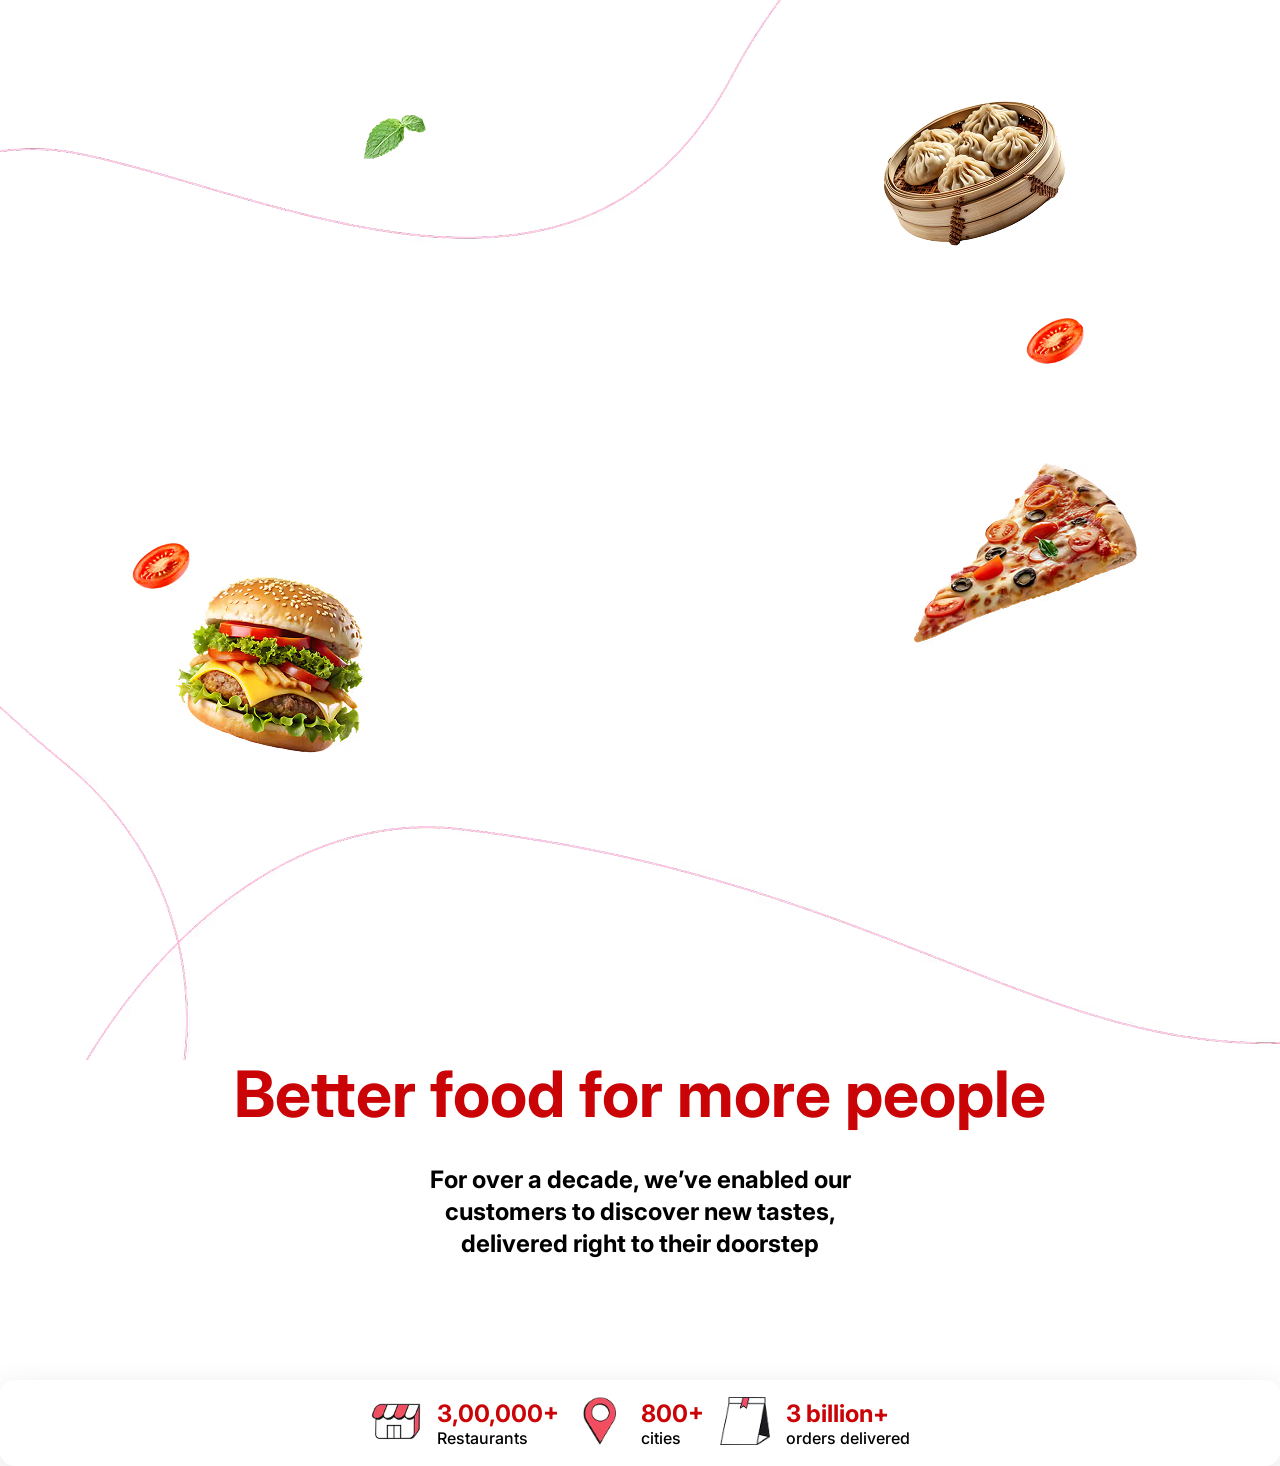
==== Food_Banner_Website/index.html @ f7c573d9 "Adding new Project Food-Banner" ====
<!doctype html>
<html lang="en">
  <head>
    <meta charset="UTF-8" />
    <meta name="viewport" content="width=device-width, initial-scale=1.0" />
    <title>Food Banner</title>
    <link rel="stylesheet" href="style.css" />
  </head>

  <body>
    <main>
      <div class="image-container">
        <img src="images/bg_image.png" alt="Bg-Image" />
        <div class="content">
          <img src="images/burger.png" alt="" class="burger" />
          <img src="images/tomato.png" alt="" class="tomato-1" />
          <img src="images/tomato.png" alt="" class="tomato-2" />

          <img src="images/pizza.png" alt="" class="pizza" />

          <img src="images/momo.png" alt="" class="momo" />

          <img src="images/leaf.png" alt="" class="leaf" />
        </div>

        <div class="center-content">
          <section class="text-content">
            <h1>Better food for more people</h1>
            <p>
              For over a decade, we’ve enabled our customers to discover new
              tastes, delivered right to their doorstep
            </p>
          </section>

          <section class="info-section">
            <div class="info-item">
              <img
                src="images/house.png"
                alt="Restaurant Icon"
                class="info-icon"
              />
            </div>
            <div class="info-text">
              <span class="info-number">3,00,000+</span>
              <span class="info-label">Restaurants</span>
            </div>

            <div class="info-item">
              <img
                src="images/location.png"
                alt="Restaurant Icon"
                class="info-icon"
              />
            </div>
            <div class="info-text">
              <span class="info-number">800+</span>
              <span class="info-label">cities</span>
            </div>

            <div class="info-item">
              <img
                src="images/banner.png"
                alt="Restaurant Icon"
                class="info-icon"
              />
            </div>

            <div class="info-text">
              <span class="info-number">3 billion+</span>
              <span class="info-label">orders delivered</span>
            </div>
          </section>
        </div>
      </div>
    </main>
  </body>
</html>
---- Food_Banner_Website/style.css ----
@import url("https://fonts.googleapis.com/css2?family=Inter:ital,opsz,wght@0,14..32,100..900;1,14..32,100..900&family=Open+Sans:ital,wght@0,300..800;1,300..800&display=swap");

* {
  margin: 0;
  padding: 0;
  box-sizing: border-box;
}

body {
  font-family: "Inter", sans-serif;
  font-optical-sizing: auto;
}

main {
  position: relative;
  height: 100vh;
  width: 100%;

  .image_container {
    height: 100%;
    width: 100%;
    position: absolute;

    img {
      height: 100%;
      width: 100%;
      object-fit: cover;
    }
  }

  .content {
    display: flex;
    height: 100%;
    width: 100%;
    justify-content: center;
    align-items: center;
  }

  .burger {
    position: absolute;
    top: 60%;
    left: 12%;
  }

  .tomato-1 {
    position: absolute;
    top: 60%;
    left: 10%;
  }

  .tomato-2 {
    position: absolute;
    top: 35%;
    right: 15%;
  }

  .pizza {
    position: absolute;
    top: 45%;
    right: 10%;
  }

  .momo {
    position: absolute;
    top: 6%;
    right: 15%;
  }

  .leaf {
    position: absolute;
    top: 12%;
    left: 28%;
  }

  .text-content {
    display: flex;
    flex-direction: column;
    align-items: center;
    margin-bottom: 60px;

    h1 {
      font-size: 64px;
      line-height: 60px;
      text-align: center;
      margin-bottom: 40px;
      color: #ca0306;
    }

    p {
      font-size: 24px;
      line-height: 32px;
      font-weight: bold;
      text-align: center;
      margin: 0 auto;
      max-width: 450px;
    }
  }

  .info-section {
    display: flex;
    margin-top: 120px;
    justify-content: center;
    align-items: center;
    background-color: rgba(255, 255, 255, 0.95);
    box-shadow: 0 8px 32px rgba(0, 0, 0, 0.1);
    gap: 16px;
    padding: 15px;
    border-radius: 15px;
    border: 1px solid rgba(255, 255, 255, 0.2);

    .info-icon {
      height: 50px;
      width: 50px;
      object-fit: contain;
    }

    .info-text {
      display: flex;
      flex-direction: column;
      .info-number {
        font-size: 24px;
        font-weight: bold;
        color: #ca0306;
      }
    }
    .info-label {
      font-size: 16px;
      color: black;
      font-weight: 500;
    }
  }
}
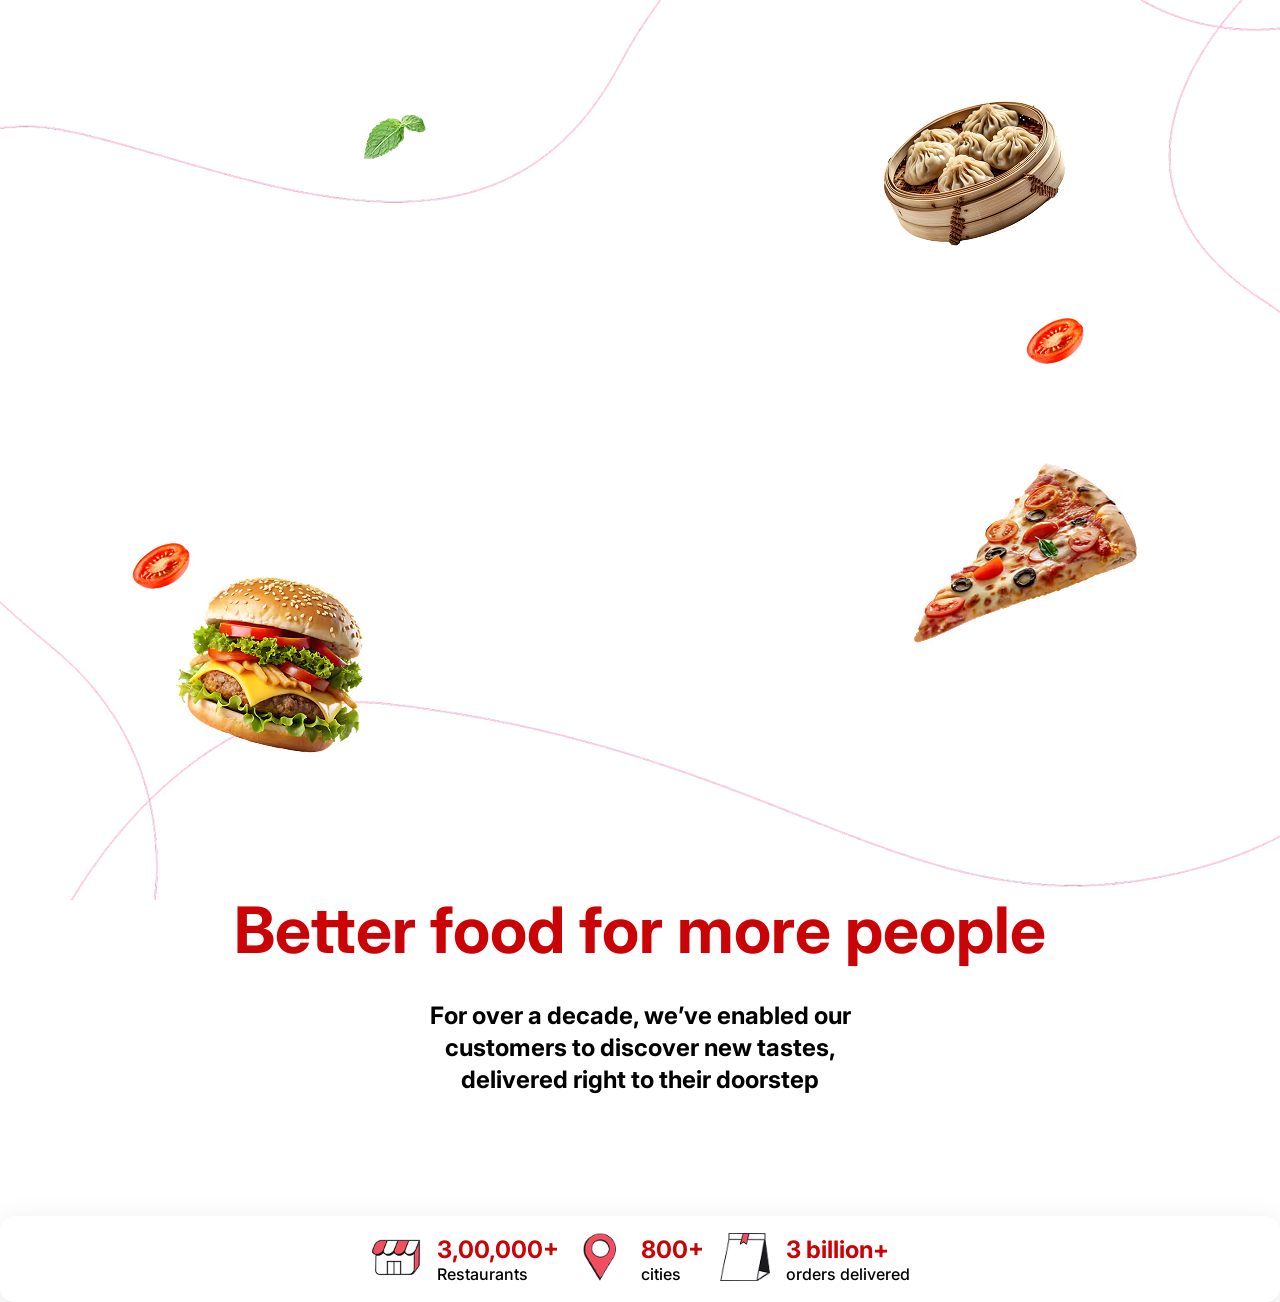
==== commit 8f0d2c50: "Some changes" ====
--- a/Food_Banner_Website/index.html
+++ b/Food_Banner_Website/index.html
@@ -9,8 +9,9 @@
 
   <body>
     <main>
-      <div class="image-container">
+      <div class="image_container">
         <img src="images/bg_image.png" alt="Bg-Image" />
+        </div>
         <div class="content">
           <img src="images/burger.png" alt="" class="burger" />
           <img src="images/tomato.png" alt="" class="tomato-1" />
@@ -71,7 +72,7 @@
             </div>
           </section>
         </div>
-      </div>
+      
     </main>
   </body>
 </html>
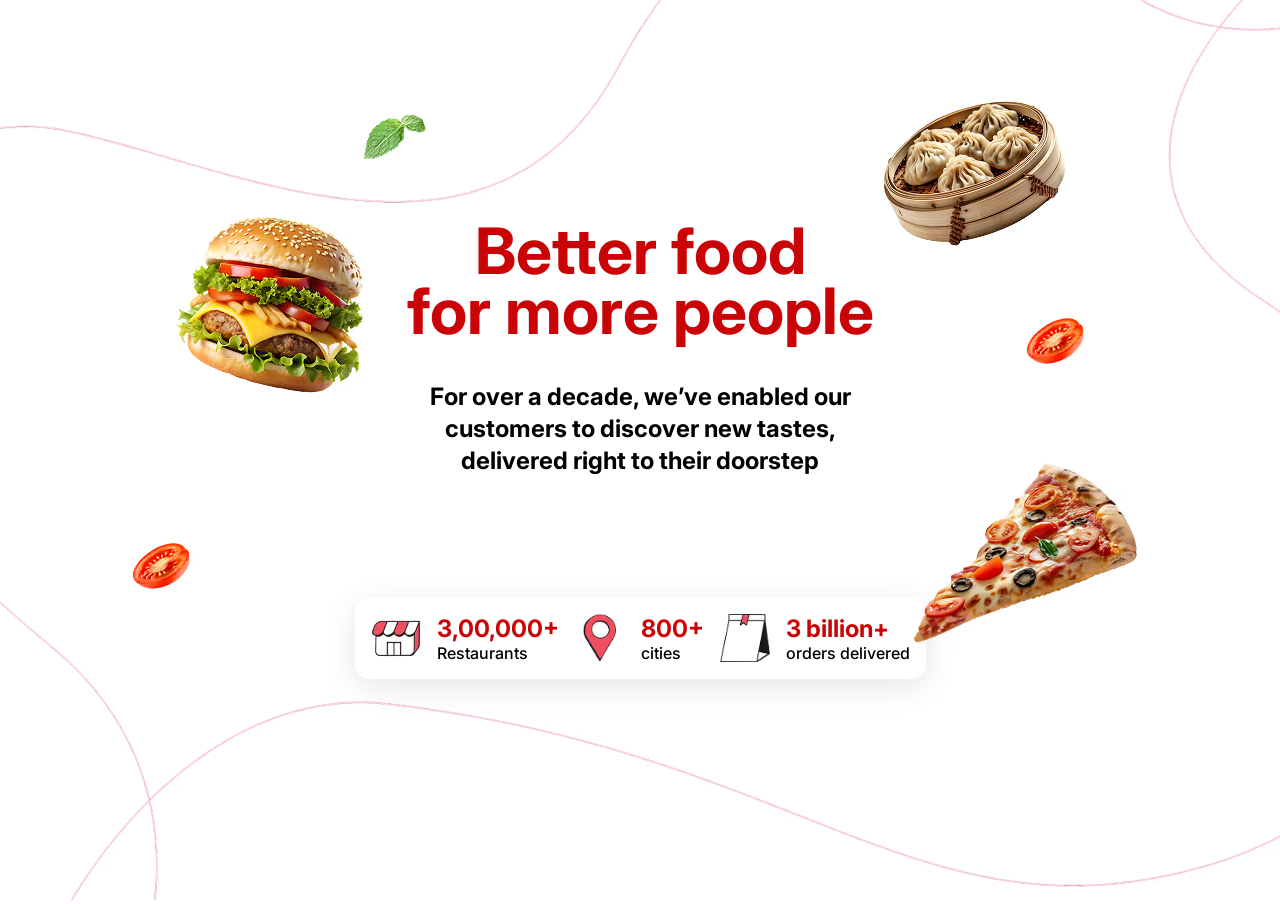
==== commit 97a24b45: "Complete Food_Banner Project" ====
--- a/Food_Banner_Website/index.html
+++ b/Food_Banner_Website/index.html
@@ -11,22 +11,24 @@
     <main>
       <div class="image_container">
         <img src="images/bg_image.png" alt="Bg-Image" />
-        </div>
-        <div class="content">
-          <img src="images/burger.png" alt="" class="burger" />
-          <img src="images/tomato.png" alt="" class="tomato-1" />
-          <img src="images/tomato.png" alt="" class="tomato-2" />
+      </div>
+      <div class="content">
+        <img src="images/burger.png" alt="" class="burger" />
+        <img src="images/tomato.png" alt="" class="tomato-1" />
+        <img src="images/tomato.png" alt="" class="tomato-2" />
 
-          <img src="images/pizza.png" alt="" class="pizza" />
+        <img src="images/pizza.png" alt="" class="pizza" />
 
-          <img src="images/momo.png" alt="" class="momo" />
+        <img src="images/momo.png" alt="" class="momo" />
 
-          <img src="images/leaf.png" alt="" class="leaf" />
-        </div>
+        <img src="images/leaf.png" alt="" class="leaf" />
 
         <div class="center-content">
           <section class="text-content">
-            <h1>Better food for more people</h1>
+            <h1>
+              Better food <br />
+              for more people
+            </h1>
             <p>
               For over a decade, we’ve enabled our customers to discover new
               tastes, delivered right to their doorstep
@@ -72,7 +74,7 @@
             </div>
           </section>
         </div>
-      
+      </div>
     </main>
   </body>
 </html>
--- a/Food_Banner_Website/style.css
+++ b/Food_Banner_Website/style.css
@@ -38,7 +38,7 @@
 
   .burger {
     position: absolute;
-    top: 60%;
+    top: 20%;
     left: 12%;
   }
 
@@ -108,6 +108,12 @@
     border-radius: 15px;
     border: 1px solid rgba(255, 255, 255, 0.2);
 
+    .info-item {
+      display: flex;
+      align-items: center;
+      gap: 12px;
+    }
+
     .info-icon {
       height: 50px;
       width: 50px;
